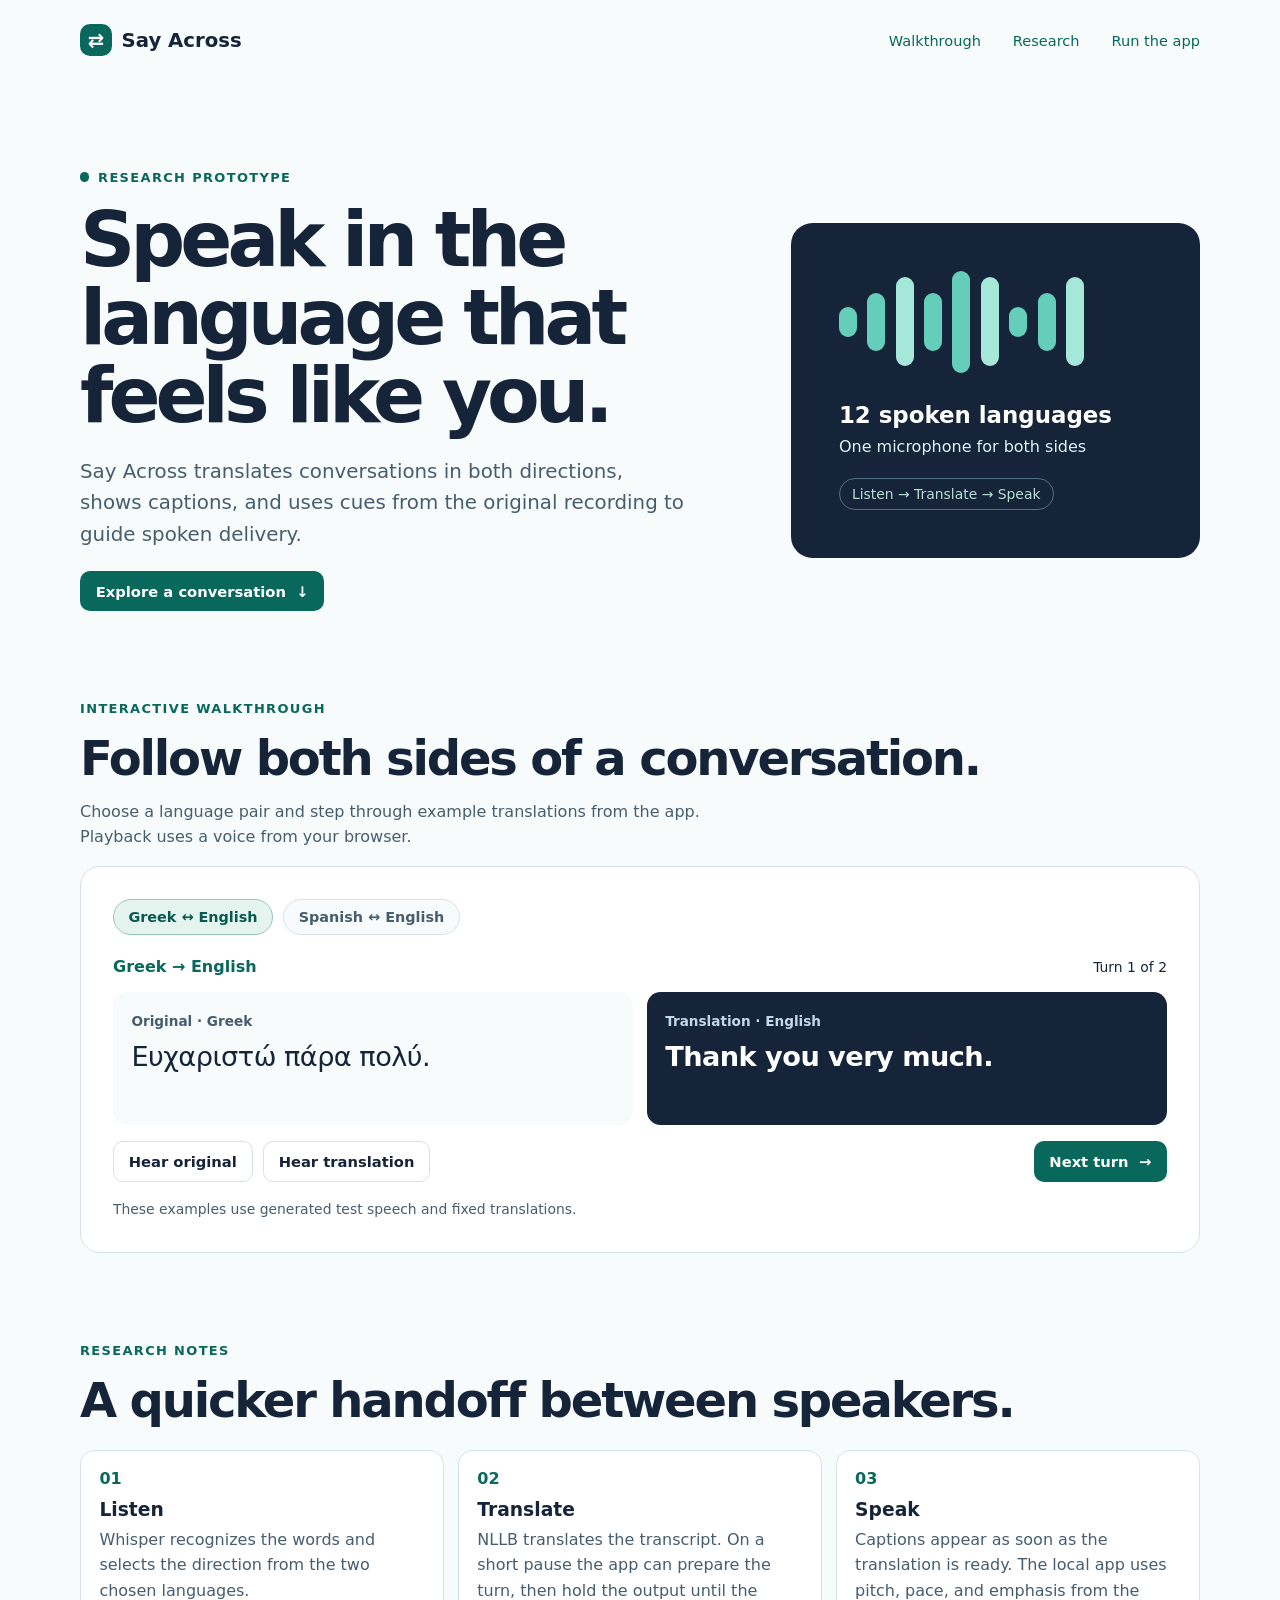
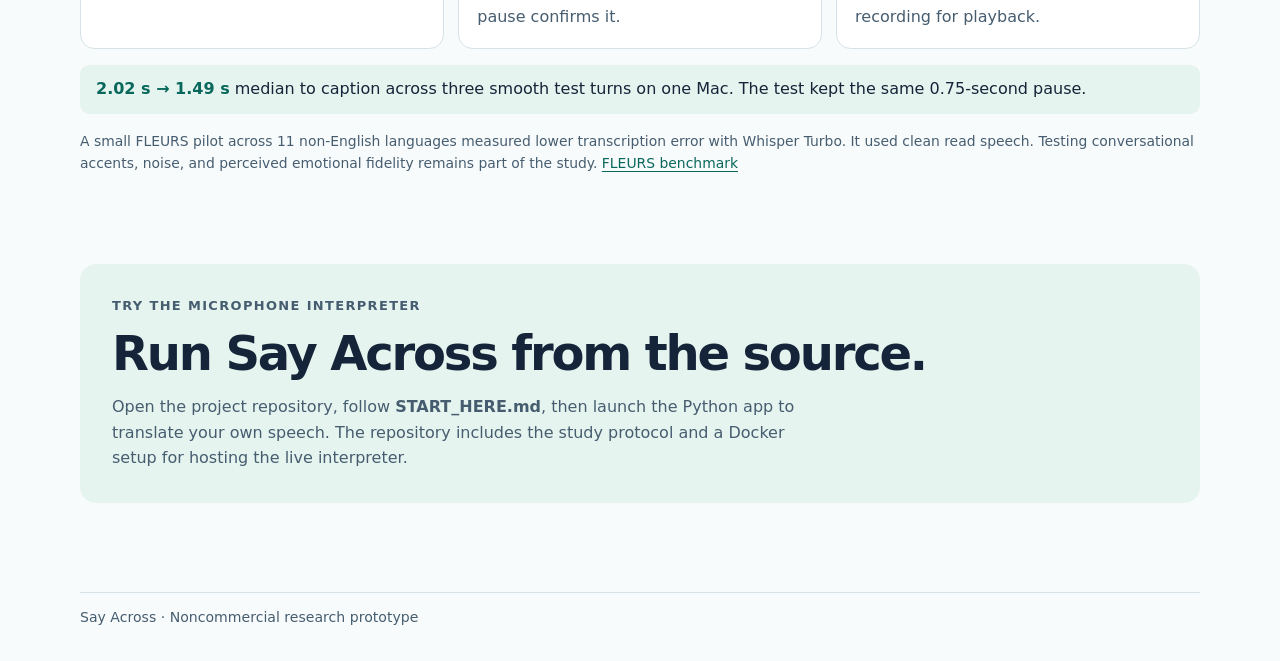
==== docs/index.html @ dd027190 "Add files via upload" ====
<!doctype html>
<html lang="en">
<head>
  <meta charset="utf-8">
  <meta name="viewport" content="width=device-width, initial-scale=1">
  <meta name="description" content="Explore Say Across, a research prototype for tone-aware multilingual interpretation.">
  <title>Say Across · Research demo</title>
  <link rel="stylesheet" href="review.css">
  <script src="review.js" defer></script>
</head>
<body>
  <header class="header shell">
    <a class="brand" href="#top"><span class="brand-icon" aria-hidden="true">⇄</span> Say Across</a>
    <nav aria-label="Page sections"><a href="#demo">Walkthrough</a><a href="#method">Research</a><a href="#run">Run the app</a></nav>
  </header>

  <main id="top" class="shell">
    <section class="hero" aria-labelledby="title">
      <div>
        <p class="eyebrow"><span class="dot" aria-hidden="true"></span> Research prototype</p>
        <h1 id="title">Speak in the language that feels like you.</h1>
        <p class="intro">Say Across translates conversations in both directions, shows captions, and uses cues from the original recording to guide spoken delivery.</p>
        <a class="button primary" href="#demo">Explore a conversation <span aria-hidden="true">↓</span></a>
      </div>
      <div class="hero-aside" aria-label="Two-way interpretation">
        <div class="sound" aria-hidden="true"><i></i><i></i><i></i><i></i><i></i><i></i><i></i><i></i><i></i></div>
        <p><strong>12 spoken languages</strong><br>One microphone for both sides</p>
        <span class="hero-tag">Listen <span aria-hidden="true">→</span> Translate <span aria-hidden="true">→</span> Speak</span>
      </div>
    </section>

    <section id="demo" class="section" aria-labelledby="demo-title">
      <p class="eyebrow">Interactive walkthrough</p>
      <h2 id="demo-title">Follow both sides of a conversation.</h2>
      <p class="section-intro">Choose a language pair and step through example translations from the app. Playback uses a voice from your browser.</p>
      <div class="dialogue">
        <div class="switch" role="group" aria-label="Example language pair">
          <button type="button" data-pair="greek" aria-pressed="true">Greek <span aria-hidden="true">↔</span> English</button>
          <button type="button" data-pair="spanish" aria-pressed="false">Spanish <span aria-hidden="true">↔</span> English</button>
        </div>
        <div class="turn-head">
          <span class="direction" id="direction">Greek → English</span>
          <span class="count" id="count">Turn 1 of 2</span>
        </div>
        <div id="turn" class="turn" aria-live="polite">
          <div class="source">
            <span id="source-label">Original · Greek</span>
            <p id="source-text" lang="el-GR">Ευχαριστώ πάρα πολύ.</p>
          </div>
          <div class="translation">
            <span id="target-label">Translation · English</span>
            <p id="target-text" lang="en-US">Thank you very much.</p>
          </div>
        </div>
        <div class="turn-actions">
          <div class="audio-actions">
            <button id="hear-source" class="button secondary" type="button">Hear original</button>
            <button id="hear-target" class="button secondary" type="button">Hear translation</button>
          </div>
          <button id="next" class="button primary" type="button">Next turn <span aria-hidden="true">→</span></button>
        </div>
        <p id="audio-status" class="note" role="status">These examples use generated test speech and fixed translations.</p>
      </div>
    </section>

    <section id="method" class="section" aria-labelledby="method-title">
      <p class="eyebrow">Research notes</p>
      <h2 id="method-title">A quicker handoff between speakers.</h2>
      <div class="steps">
        <div><span>01</span><h3>Listen</h3><p>Whisper recognizes the words and selects the direction from the two chosen languages.</p></div>
        <div><span>02</span><h3>Translate</h3><p>NLLB translates the transcript. On a short pause the app can prepare the turn, then hold the output until the pause confirms it.</p></div>
        <div><span>03</span><h3>Speak</h3><p>Captions appear as soon as the translation is ready. The local app uses pitch, pace, and emphasis from the recording for playback.</p></div>
      </div>
      <p class="timing"><strong>2.02 s → 1.49 s</strong> median to caption across three smooth test turns on one Mac. The test kept the same 0.75-second pause.</p>
      <p class="note">A small FLEURS pilot across 11 non-English languages measured lower transcription error with Whisper Turbo. It used clean read speech. Testing conversational accents, noise, and perceived emotional fidelity remains part of the study. <a href="https://research.google/pubs/fleurs-few-shot-learning-evaluation-of-universal-representations-of-speech/">FLEURS benchmark</a></p>
    </section>

    <section id="run" class="section run" aria-labelledby="run-title">
      <div>
        <p class="eyebrow">Try the microphone interpreter</p>
        <h2 id="run-title">Run Say Across from the source.</h2>
        <p>Open the project repository, follow <strong>START_HERE.md</strong>, then launch the Python app to translate your own speech. The repository includes the study protocol and a Docker setup for hosting the live interpreter.</p>
      </div>
      <a id="repository" class="button secondary" hidden>Open the GitHub repository <span aria-hidden="true">↗</span></a>
    </section>
  </main>

  <footer class="shell">Say Across <span aria-hidden="true">·</span> Noncommercial research prototype</footer>
</body>
</html>
---- docs/review.css ----
:root {
  color-scheme: light;
  --ink: #152438;
  --quiet: #465d70;
  --teal: #08685c;
  --mint: #e6f4ef;
  --edge: #d6e2e8;
  --paper: #f8fbfb;
  font-family: system-ui, -apple-system, BlinkMacSystemFont, "Segoe UI", sans-serif;
  color: var(--ink);
  background: var(--paper);
}

* { box-sizing: border-box; }
body { margin: 0; }
button, a { -webkit-tap-highlight-color: transparent; }
a { color: var(--teal); text-underline-offset: .18em; }
button { font: inherit; }
button:focus-visible, a:focus-visible { outline: 3px solid #087c6d; outline-offset: 3px; }
[hidden] { display: none !important; }
.shell { width: min(1120px, calc(100% - 3rem)); margin-inline: auto; }
.header { display: flex; justify-content: space-between; gap: 1rem; align-items: center; min-height: 5rem; }
.header a { text-decoration: none; }
.header nav { display: flex; gap: clamp(.75rem, 3vw, 2rem); font-size: .91rem; }
.brand { font-size: 1.23rem; font-weight: 760; color: var(--ink); display: flex; align-items: center; gap: .6rem; white-space: nowrap; }
.brand-icon { display: grid; place-items: center; color: #fff; background: var(--teal); width: 2rem; height: 2rem; border-radius: .62rem; }
.hero { display: grid; grid-template-columns: 1.55fr 1fr; gap: clamp(2rem, 6vw, 5rem); align-items: center; padding: clamp(2.8rem, 7vw, 6rem) 0; }
.eyebrow { display: flex; align-items: center; gap: .55rem; color: var(--teal); font-size: .81rem; letter-spacing: .105em; text-transform: uppercase; font-weight: 750; margin: 0 0 1rem; }
.dot { width: .58rem; height: .58rem; border-radius: 50%; background: var(--teal); }
h1, h2, h3, p { margin-top: 0; }
h1 { font-size: clamp(2.65rem, 6vw, 5.15rem); line-height: 1.02; letter-spacing: -.065em; margin-bottom: 1.25rem; max-width: 13ch; }
h2 { font-size: clamp(1.8rem, 4vw, 3rem); line-height: 1.12; letter-spacing: -.045em; margin-bottom: .8rem; }
h3 { margin-bottom: .4rem; }
.intro { font-size: clamp(1.05rem, 2vw, 1.24rem); max-width: 48ch; }
.intro, .section-intro, .steps p, .run p, .note { color: var(--quiet); line-height: 1.6; }
.hero-aside { background: var(--ink); color: #e1f0f5; border-radius: 1.35rem; padding: clamp(1.6rem, 5vw, 3rem); }
.hero-aside p { line-height: 1.6; margin-bottom: 1.2rem; }
.hero-aside strong { font-size: 1.43rem; color: #fff; }
.hero-tag { font-size: .87rem; color: #b7dfd5; display: inline-block; border: 1px solid #537284; border-radius: 3rem; padding: .44rem .75rem; }
.sound { height: clamp(4rem, 8vw, 7rem); display: flex; align-items: center; gap: clamp(.33rem, 1vw, .65rem); margin-bottom: 1.5rem; }
.sound i { flex: 1; max-width: 18px; height: 29%; background: #64ceba; border-radius: 100px; }
.sound i:nth-child(2n) { height: 57%; }
.sound i:nth-child(3n) { height: 87%; background: #a5e8d9; }
.sound i:nth-child(5n) { height: 100%; }
.button { display: inline-flex; justify-content: center; align-items: center; gap: .65rem; text-decoration: none; border: 1px solid transparent; padding: .68rem .92rem; border-radius: .62rem; font-size: .92rem; font-weight: 700; cursor: pointer; }
.primary { color: #fff; background: var(--teal); }
.primary:hover { background: #075549; }
.secondary { color: var(--ink); background: #fff; border-color: var(--edge); }
.secondary:hover { background: #f0f7f5; }
.button:disabled { opacity: .65; cursor: default; }
.section { margin-bottom: clamp(3rem, 7vw, 6rem); scroll-margin-top: 1.25rem; }
.section-intro { max-width: 62ch; }
.dialogue { border: 1px solid var(--edge); border-radius: 1.25rem; padding: clamp(1rem, 3vw, 2rem); background: #fff; }
.switch, .turn-head, .turn-actions, .audio-actions { display: flex; gap: .65rem; align-items: center; flex-wrap: wrap; }
.switch { margin-bottom: 1.4rem; }
.switch button { background: var(--paper); color: var(--quiet); border: 1px solid var(--edge); border-radius: 2rem; padding: .57rem .9rem; cursor: pointer; font-size: .9rem; font-weight: 700; }
.switch button[aria-pressed="true"] { color: #075a51; border-color: #94c7b9; background: var(--mint); }
.turn-head, .turn-actions { justify-content: space-between; }
.direction { font-weight: 750; color: var(--teal); }
.count, .note { font-size: .87rem; }
.turn { display: grid; grid-template-columns: 1fr 1fr; gap: .85rem; margin: 1rem 0; }
.turn > div { border-radius: .85rem; padding: 1.15rem; min-height: 8.3rem; }
.turn span { font-weight: 700; font-size: .85rem; }
.source { background: var(--paper); }
.source span { color: var(--quiet); }
.translation { background: var(--ink); color: #fff; }
.translation span { color: #c0d9e9; }
.turn p { margin: .55rem 0 0; font-size: clamp(1.15rem, 2.6vw, 1.7rem); line-height: 1.35; letter-spacing: -.02em; }
.translation p { font-weight: 730; }
.dialogue .note { margin: 1rem 0 0; }
.steps { display: grid; grid-template-columns: repeat(3, 1fr); gap: .85rem; margin: 1.4rem 0 1rem; }
.steps > div { padding: 1.15rem; border: 1px solid var(--edge); border-radius: .9rem; background: #fff; }
.steps span { display: inline-block; color: var(--teal); font-weight: 750; margin-bottom: .7rem; }
.steps p { margin-bottom: 0; }
.timing { padding: .8rem 1rem; border-radius: .6rem; background: var(--mint); line-height: 1.5; }
.timing strong { color: var(--teal); }
.run { background: var(--mint); border-radius: 1rem; padding: clamp(1rem, 3vw, 2rem); display: flex; justify-content: space-between; align-items: center; gap: 1rem; flex-wrap: wrap; }
.run p { max-width: 68ch; margin-bottom: 0; }
.run .eyebrow { margin-bottom: .65rem; }
footer { padding: 1rem 0 2.2rem; border-top: 1px solid var(--edge); font-size: .88rem; color: var(--quiet); }

@media (max-width: 680px) {
  .shell { width: calc(100% - 2rem); }
  .header { flex-wrap: wrap; padding-top: .85rem; min-height: auto; }
  .header nav { font-size: .83rem; }
  .hero, .steps, .turn { grid-template-columns: 1fr; }
  .hero { gap: 1.5rem; }
  .turn > div { min-height: auto; }
}
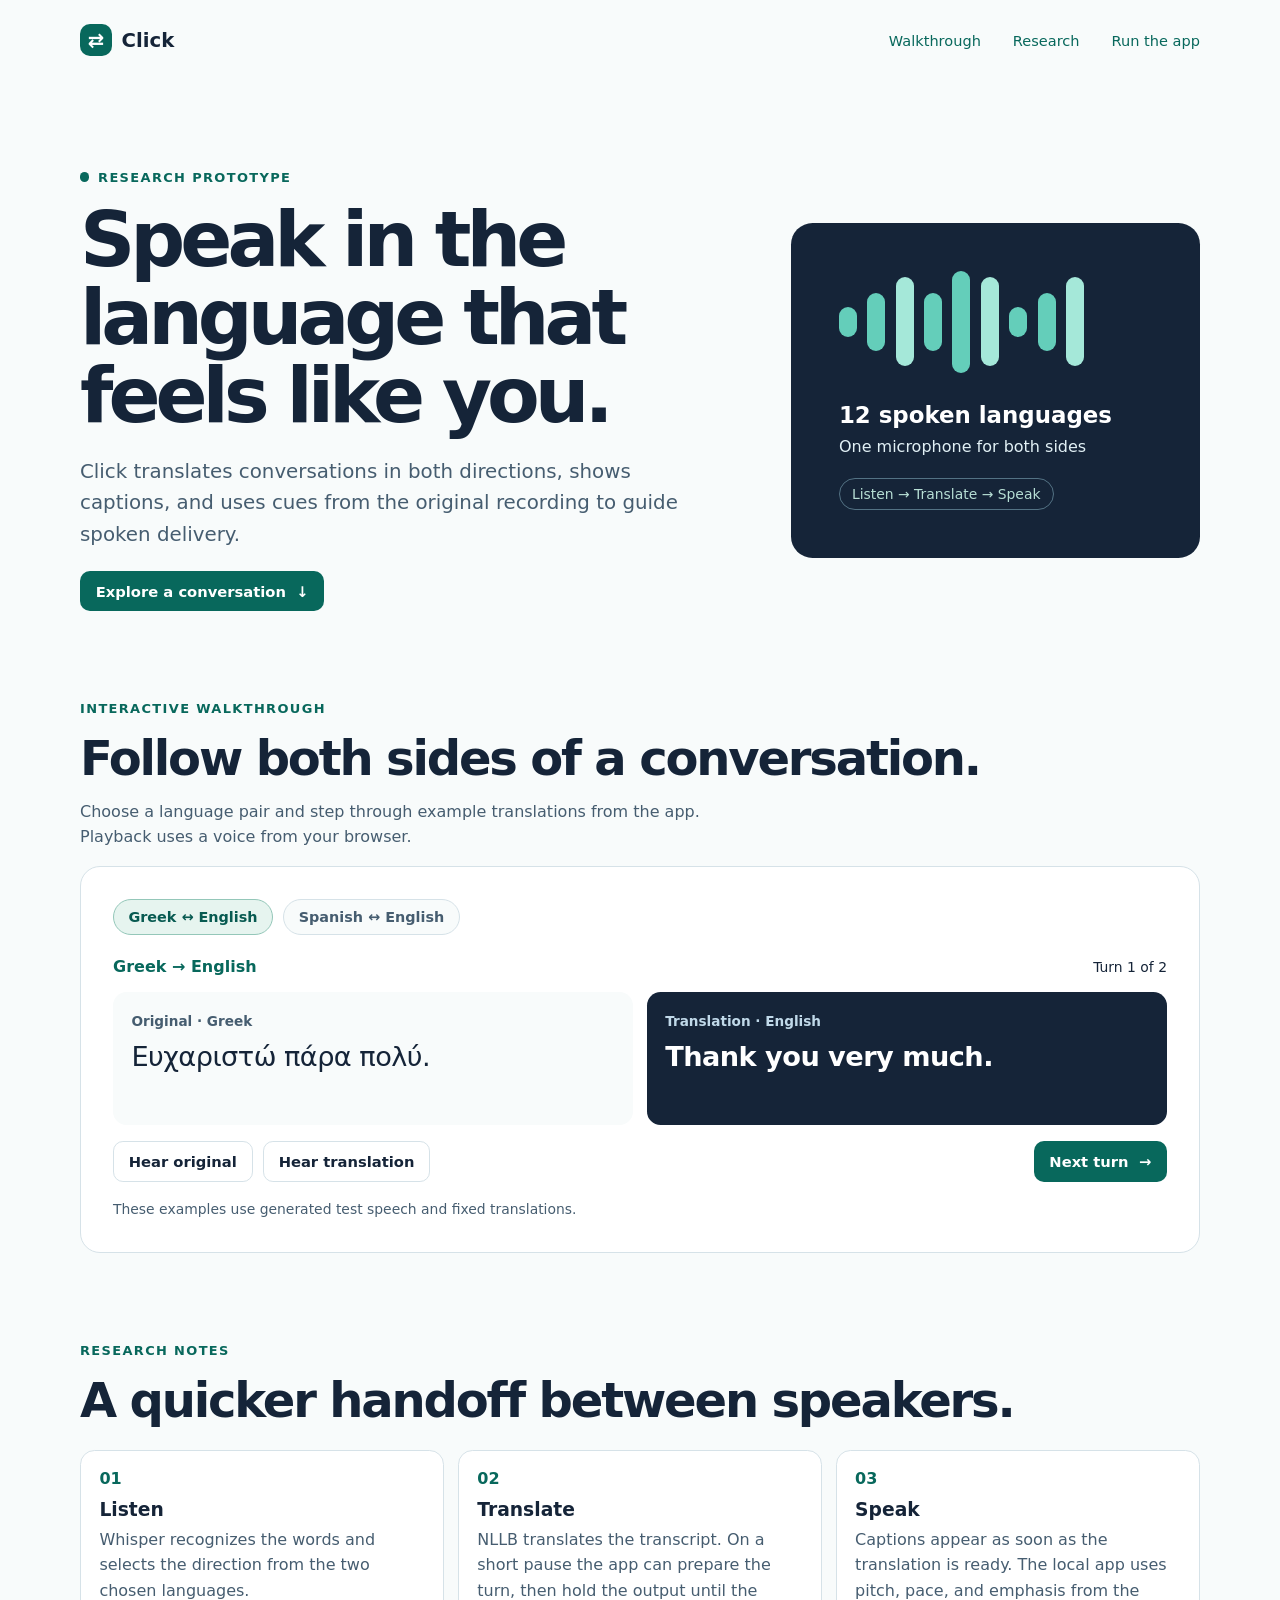
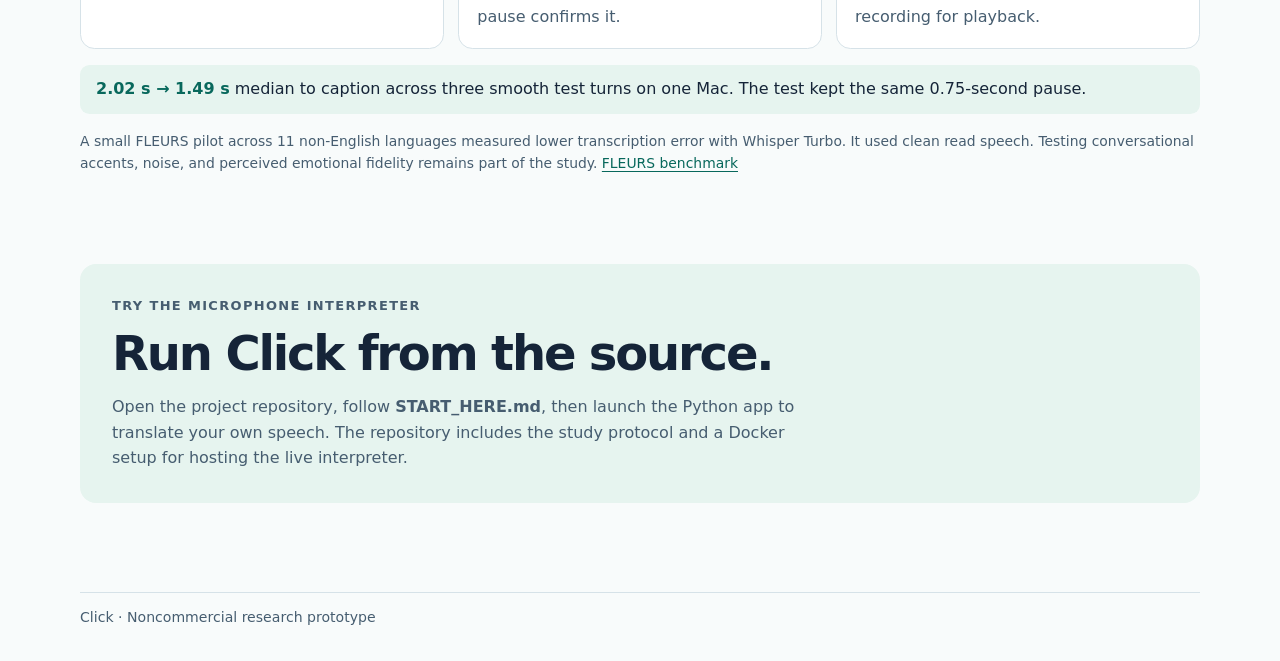
==== commit d9267b32: "Add voice-range matching, explanation levels and grounded lookup; rename to Click Three features on " ====
--- a/docs/index.html
+++ b/docs/index.html
@@ -3,14 +3,14 @@
 <head>
   <meta charset="utf-8">
   <meta name="viewport" content="width=device-width, initial-scale=1">
-  <meta name="description" content="Explore Say Across, a research prototype for tone-aware multilingual interpretation.">
-  <title>Say Across · Research demo</title>
+  <meta name="description" content="Explore Click, a research prototype for tone-aware multilingual interpretation.">
+  <title>Click · Research demo</title>
   <link rel="stylesheet" href="review.css">
   <script src="review.js" defer></script>
 </head>
 <body>
   <header class="header shell">
-    <a class="brand" href="#top"><span class="brand-icon" aria-hidden="true">⇄</span> Say Across</a>
+    <a class="brand" href="#top"><span class="brand-icon" aria-hidden="true">⇄</span> Click</a>
     <nav aria-label="Page sections"><a href="#demo">Walkthrough</a><a href="#method">Research</a><a href="#run">Run the app</a></nav>
   </header>
 
@@ -19,7 +19,7 @@
       <div>
         <p class="eyebrow"><span class="dot" aria-hidden="true"></span> Research prototype</p>
         <h1 id="title">Speak in the language that feels like you.</h1>
-        <p class="intro">Say Across translates conversations in both directions, shows captions, and uses cues from the original recording to guide spoken delivery.</p>
+        <p class="intro">Click translates conversations in both directions, shows captions, and uses cues from the original recording to guide spoken delivery.</p>
         <a class="button primary" href="#demo">Explore a conversation <span aria-hidden="true">↓</span></a>
       </div>
       <div class="hero-aside" aria-label="Two-way interpretation">
@@ -78,13 +78,13 @@
     <section id="run" class="section run" aria-labelledby="run-title">
       <div>
         <p class="eyebrow">Try the microphone interpreter</p>
-        <h2 id="run-title">Run Say Across from the source.</h2>
+        <h2 id="run-title">Run Click from the source.</h2>
         <p>Open the project repository, follow <strong>START_HERE.md</strong>, then launch the Python app to translate your own speech. The repository includes the study protocol and a Docker setup for hosting the live interpreter.</p>
       </div>
       <a id="repository" class="button secondary" hidden>Open the GitHub repository <span aria-hidden="true">↗</span></a>
     </section>
   </main>
 
-  <footer class="shell">Say Across <span aria-hidden="true">·</span> Noncommercial research prototype</footer>
+  <footer class="shell">Click <span aria-hidden="true">·</span> Noncommercial research prototype</footer>
 </body>
 </html>
